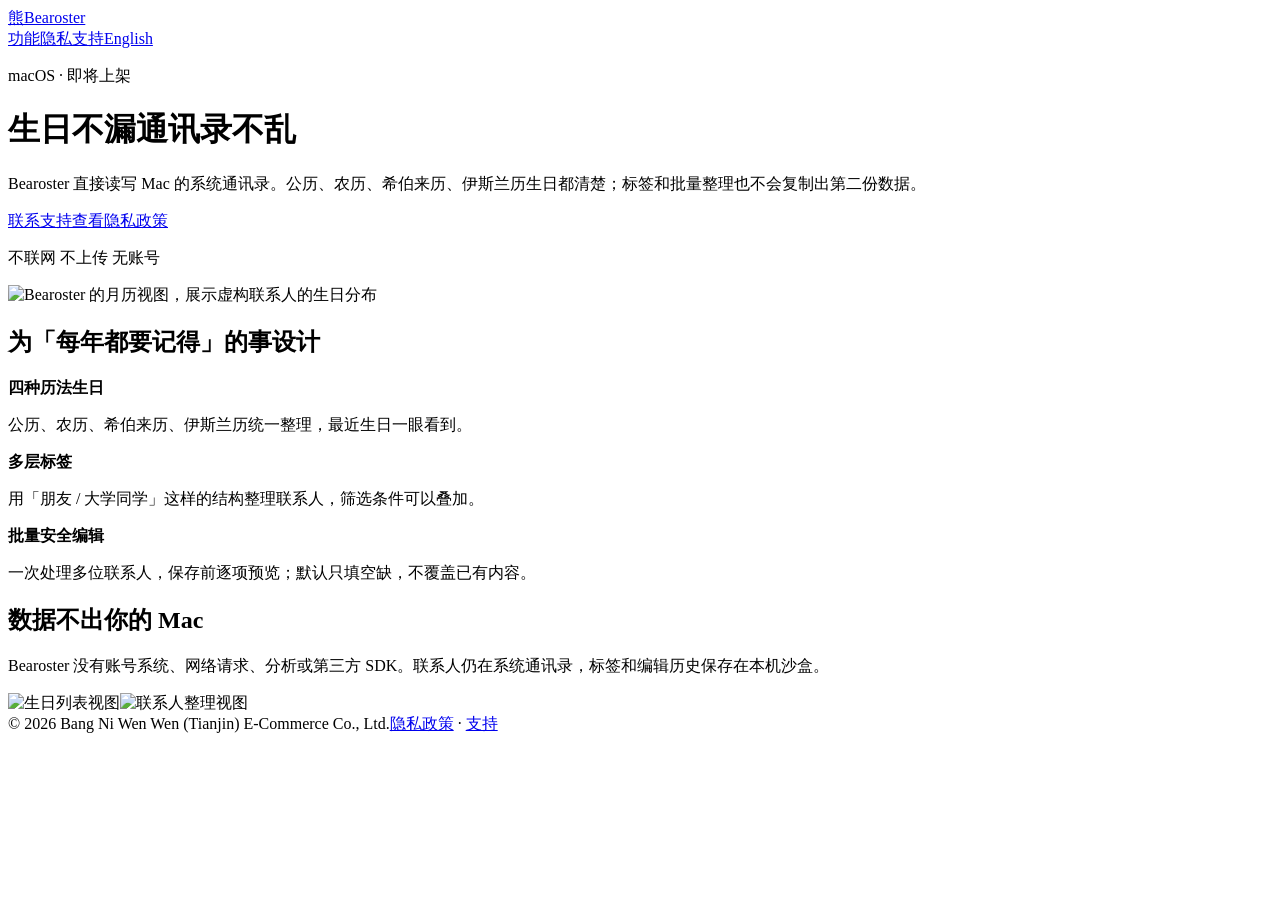
==== website/index.html @ 48f1a83e "Make the public site satisfy App Store legal URLs The live bearoster.com paths currently return the " ====
<!doctype html><html lang="zh-Hans"><head><meta charset="utf-8"><meta name="viewport" content="width=device-width,initial-scale=1"><title>Bearoster · 蓝熊名册｜生日不漏，通讯录不乱</title><meta name="description" content="Bearoster 是完全在本机运行的 macOS 通讯录工具：整理生日、多层标签和批量联系人，不联网、不上传、不收集数据。"><link rel="canonical" href="https://bearoster.com/"><link rel="stylesheet" href="/styles.css"></head><body>
<header class="site"><div class="page bar"><a class="brand" href="/"><span class="mark" aria-hidden="true">熊</span>Bearoster</a><nav aria-label="主要导航"><a href="#features">功能</a><a href="/privacy">隐私</a><a href="/support">支持</a><a class="lang" href="/en/" hreflang="en" lang="en">English</a></nav></div></header>
<main><div class="page hero"><div><p class="eyebrow">macOS · 即将上架</p><h1>生日不漏<span>通讯录不乱</span></h1><p class="lede">Bearoster 直接读写 Mac 的系统通讯录。公历、农历、希伯来历、伊斯兰历生日都清楚；标签和批量整理也不会复制出第二份数据。</p><div class="actions"><a class="button" href="/support">联系支持</a><a class="ghost" href="/privacy">查看隐私政策</a></div><p class="badges"><span class="pill">不联网</span> <span class="pill">不上传</span> <span class="pill">无账号</span></p></div><div class="shot"><img src="/assets/01-calendar.png" width="1280" height="800" alt="Bearoster 的月历视图，展示虚构联系人的生日分布"></div></div>
<section class="page" id="features"><h2 class="section-title">为「每年都要记得」的事设计</h2><div class="grid"><div class="card"><strong>四种历法生日</strong><p>公历、农历、希伯来历、伊斯兰历统一整理，最近生日一眼看到。</p></div><div class="card"><strong>多层标签</strong><p>用「朋友 / 大学同学」这样的结构整理联系人，筛选条件可以叠加。</p></div><div class="card"><strong>批量安全编辑</strong><p>一次处理多位联系人，保存前逐项预览；默认只填空缺，不覆盖已有内容。</p></div></div></section>
<section class="page"><div class="privacy-panel"><div><h2>数据不出你的 Mac</h2><p>Bearoster 没有账号系统、网络请求、分析或第三方 SDK。联系人仍在系统通讯录，标签和编辑历史保存在本机沙盒。</p></div><div class="gallery"><img src="/assets/02-birthdays.png" width="1280" height="800" alt="生日列表视图"><img src="/assets/03-contacts.png" width="1280" height="800" alt="联系人整理视图"></div></div></section></main>
<footer class="site"><div class="page foot"><span>© 2026 Bang Ni Wen Wen (Tianjin) E-Commerce Co., Ltd.</span><span><a href="/privacy">隐私政策</a> · <a href="/support">支持</a></span></div></footer></body></html>
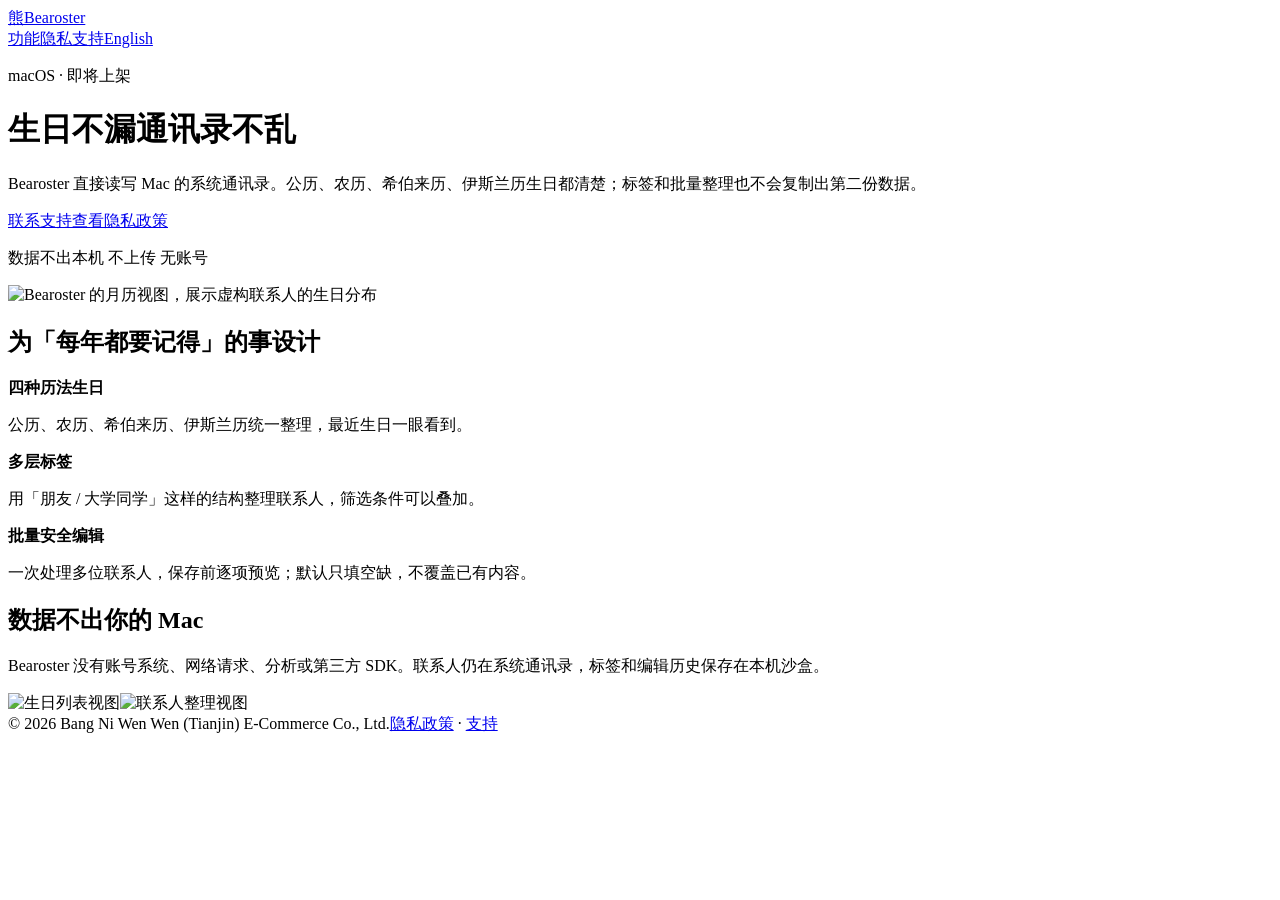
==== commit 746876c0: "Drop the no-network claim now that 1.0 ships a loopback agent listener Store copy, legal pages and t" ====
--- a/website/index.html
+++ b/website/index.html
@@ -1,6 +1,6 @@
-<!doctype html><html lang="zh-Hans"><head><meta charset="utf-8"><meta name="viewport" content="width=device-width,initial-scale=1"><title>Bearoster · 蓝熊名册｜生日不漏，通讯录不乱</title><meta name="description" content="Bearoster 是完全在本机运行的 macOS 通讯录工具：整理生日、多层标签和批量联系人，不联网、不上传、不收集数据。"><link rel="canonical" href="https://bearoster.com/"><link rel="stylesheet" href="/styles.css"></head><body>
+<!doctype html><html lang="zh-Hans"><head><meta charset="utf-8"><meta name="viewport" content="width=device-width,initial-scale=1"><title>Bearoster · 蓝熊名册｜生日不漏，通讯录不乱</title><meta name="description" content="Bearoster 是完全在本机运行的 macOS 通讯录工具：整理生日、多层标签和批量联系人，不上传、不收集数据。"><link rel="canonical" href="https://bearoster.com/"><link rel="stylesheet" href="/styles.css"></head><body>
 <header class="site"><div class="page bar"><a class="brand" href="/"><span class="mark" aria-hidden="true">熊</span>Bearoster</a><nav aria-label="主要导航"><a href="#features">功能</a><a href="/privacy">隐私</a><a href="/support">支持</a><a class="lang" href="/en/" hreflang="en" lang="en">English</a></nav></div></header>
-<main><div class="page hero"><div><p class="eyebrow">macOS · 即将上架</p><h1>生日不漏<span>通讯录不乱</span></h1><p class="lede">Bearoster 直接读写 Mac 的系统通讯录。公历、农历、希伯来历、伊斯兰历生日都清楚；标签和批量整理也不会复制出第二份数据。</p><div class="actions"><a class="button" href="/support">联系支持</a><a class="ghost" href="/privacy">查看隐私政策</a></div><p class="badges"><span class="pill">不联网</span> <span class="pill">不上传</span> <span class="pill">无账号</span></p></div><div class="shot"><img src="/assets/01-calendar.png" width="1280" height="800" alt="Bearoster 的月历视图，展示虚构联系人的生日分布"></div></div>
+<main><div class="page hero"><div><p class="eyebrow">macOS · 即将上架</p><h1>生日不漏<span>通讯录不乱</span></h1><p class="lede">Bearoster 直接读写 Mac 的系统通讯录。公历、农历、希伯来历、伊斯兰历生日都清楚；标签和批量整理也不会复制出第二份数据。</p><div class="actions"><a class="button" href="/support">联系支持</a><a class="ghost" href="/privacy">查看隐私政策</a></div><p class="badges"><span class="pill">数据不出本机</span> <span class="pill">不上传</span> <span class="pill">无账号</span></p></div><div class="shot"><img src="/assets/01-calendar.png" width="1280" height="800" alt="Bearoster 的月历视图，展示虚构联系人的生日分布"></div></div>
 <section class="page" id="features"><h2 class="section-title">为「每年都要记得」的事设计</h2><div class="grid"><div class="card"><strong>四种历法生日</strong><p>公历、农历、希伯来历、伊斯兰历统一整理，最近生日一眼看到。</p></div><div class="card"><strong>多层标签</strong><p>用「朋友 / 大学同学」这样的结构整理联系人，筛选条件可以叠加。</p></div><div class="card"><strong>批量安全编辑</strong><p>一次处理多位联系人，保存前逐项预览；默认只填空缺，不覆盖已有内容。</p></div></div></section>
 <section class="page"><div class="privacy-panel"><div><h2>数据不出你的 Mac</h2><p>Bearoster 没有账号系统、网络请求、分析或第三方 SDK。联系人仍在系统通讯录，标签和编辑历史保存在本机沙盒。</p></div><div class="gallery"><img src="/assets/02-birthdays.png" width="1280" height="800" alt="生日列表视图"><img src="/assets/03-contacts.png" width="1280" height="800" alt="联系人整理视图"></div></div></section></main>
 <footer class="site"><div class="page foot"><span>© 2026 Bang Ni Wen Wen (Tianjin) E-Commerce Co., Ltd.</span><span><a href="/privacy">隐私政策</a> · <a href="/support">支持</a></span></div></footer></body></html>
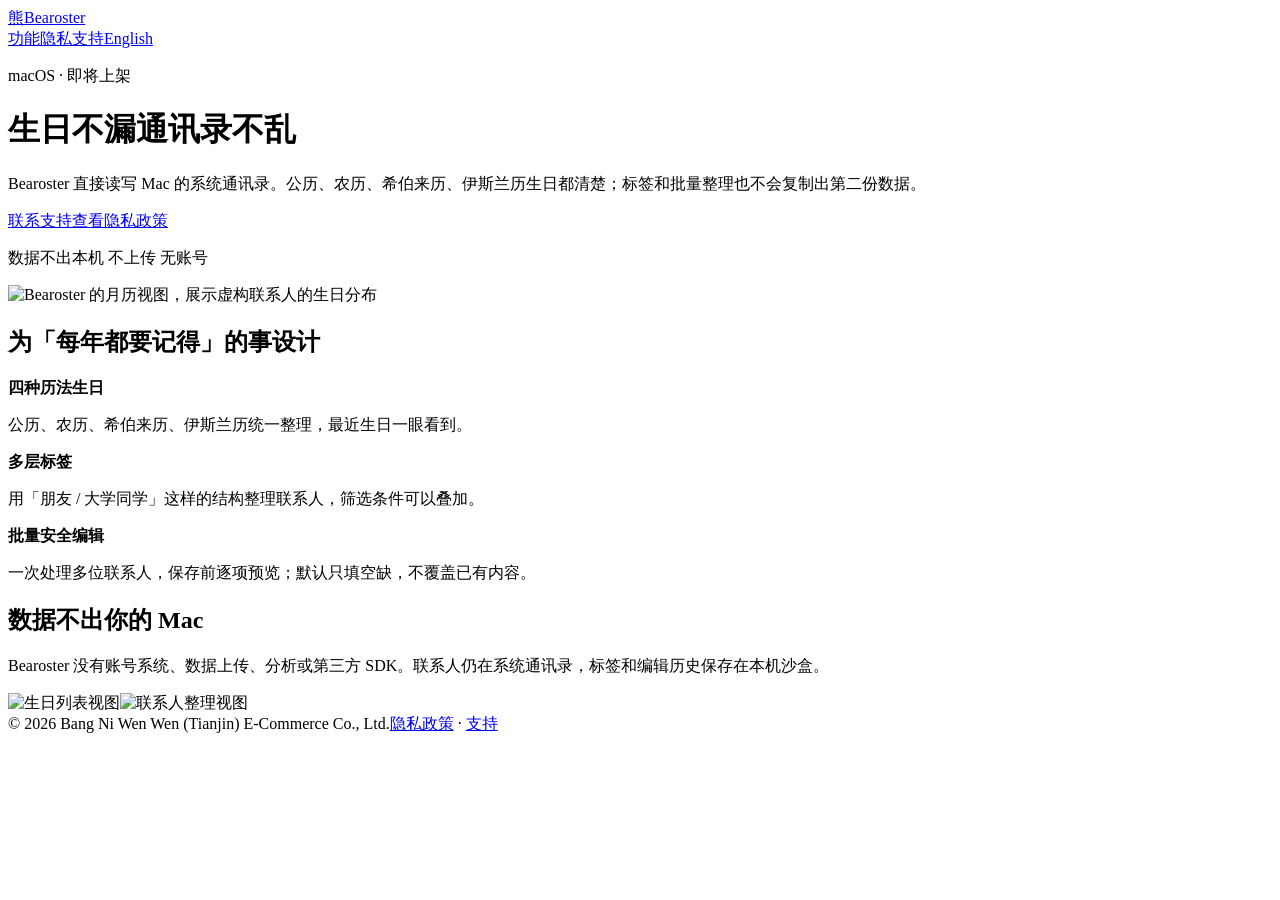
==== commit f0f9392d: "Fix the homepage data-boundary wording and absolute legal links The privacy panel listed network req" ====
--- a/website/index.html
+++ b/website/index.html
@@ -2,5 +2,5 @@
 <header class="site"><div class="page bar"><a class="brand" href="/"><span class="mark" aria-hidden="true">熊</span>Bearoster</a><nav aria-label="主要导航"><a href="#features">功能</a><a href="/privacy">隐私</a><a href="/support">支持</a><a class="lang" href="/en/" hreflang="en" lang="en">English</a></nav></div></header>
 <main><div class="page hero"><div><p class="eyebrow">macOS · 即将上架</p><h1>生日不漏<span>通讯录不乱</span></h1><p class="lede">Bearoster 直接读写 Mac 的系统通讯录。公历、农历、希伯来历、伊斯兰历生日都清楚；标签和批量整理也不会复制出第二份数据。</p><div class="actions"><a class="button" href="/support">联系支持</a><a class="ghost" href="/privacy">查看隐私政策</a></div><p class="badges"><span class="pill">数据不出本机</span> <span class="pill">不上传</span> <span class="pill">无账号</span></p></div><div class="shot"><img src="/assets/01-calendar.png" width="1280" height="800" alt="Bearoster 的月历视图，展示虚构联系人的生日分布"></div></div>
 <section class="page" id="features"><h2 class="section-title">为「每年都要记得」的事设计</h2><div class="grid"><div class="card"><strong>四种历法生日</strong><p>公历、农历、希伯来历、伊斯兰历统一整理，最近生日一眼看到。</p></div><div class="card"><strong>多层标签</strong><p>用「朋友 / 大学同学」这样的结构整理联系人，筛选条件可以叠加。</p></div><div class="card"><strong>批量安全编辑</strong><p>一次处理多位联系人，保存前逐项预览；默认只填空缺，不覆盖已有内容。</p></div></div></section>
-<section class="page"><div class="privacy-panel"><div><h2>数据不出你的 Mac</h2><p>Bearoster 没有账号系统、网络请求、分析或第三方 SDK。联系人仍在系统通讯录，标签和编辑历史保存在本机沙盒。</p></div><div class="gallery"><img src="/assets/02-birthdays.png" width="1280" height="800" alt="生日列表视图"><img src="/assets/03-contacts.png" width="1280" height="800" alt="联系人整理视图"></div></div></section></main>
-<footer class="site"><div class="page foot"><span>© 2026 Bang Ni Wen Wen (Tianjin) E-Commerce Co., Ltd.</span><span><a href="/privacy">隐私政策</a> · <a href="/support">支持</a></span></div></footer></body></html>
+<section class="page"><div class="privacy-panel"><div><h2>数据不出你的 Mac</h2><p>Bearoster 没有账号系统、数据上传、分析或第三方 SDK。联系人仍在系统通讯录，标签和编辑历史保存在本机沙盒。</p></div><div class="gallery"><img src="/assets/02-birthdays.png" width="1280" height="800" alt="生日列表视图"><img src="/assets/03-contacts.png" width="1280" height="800" alt="联系人整理视图"></div></div></section></main>
+<footer class="site"><div class="page foot"><span>© 2026 Bang Ni Wen Wen (Tianjin) E-Commerce Co., Ltd.</span><span><a href="https://bearoster.com/privacy">隐私政策</a> · <a href="https://bearoster.com/support">支持</a></span></div></footer></body></html>
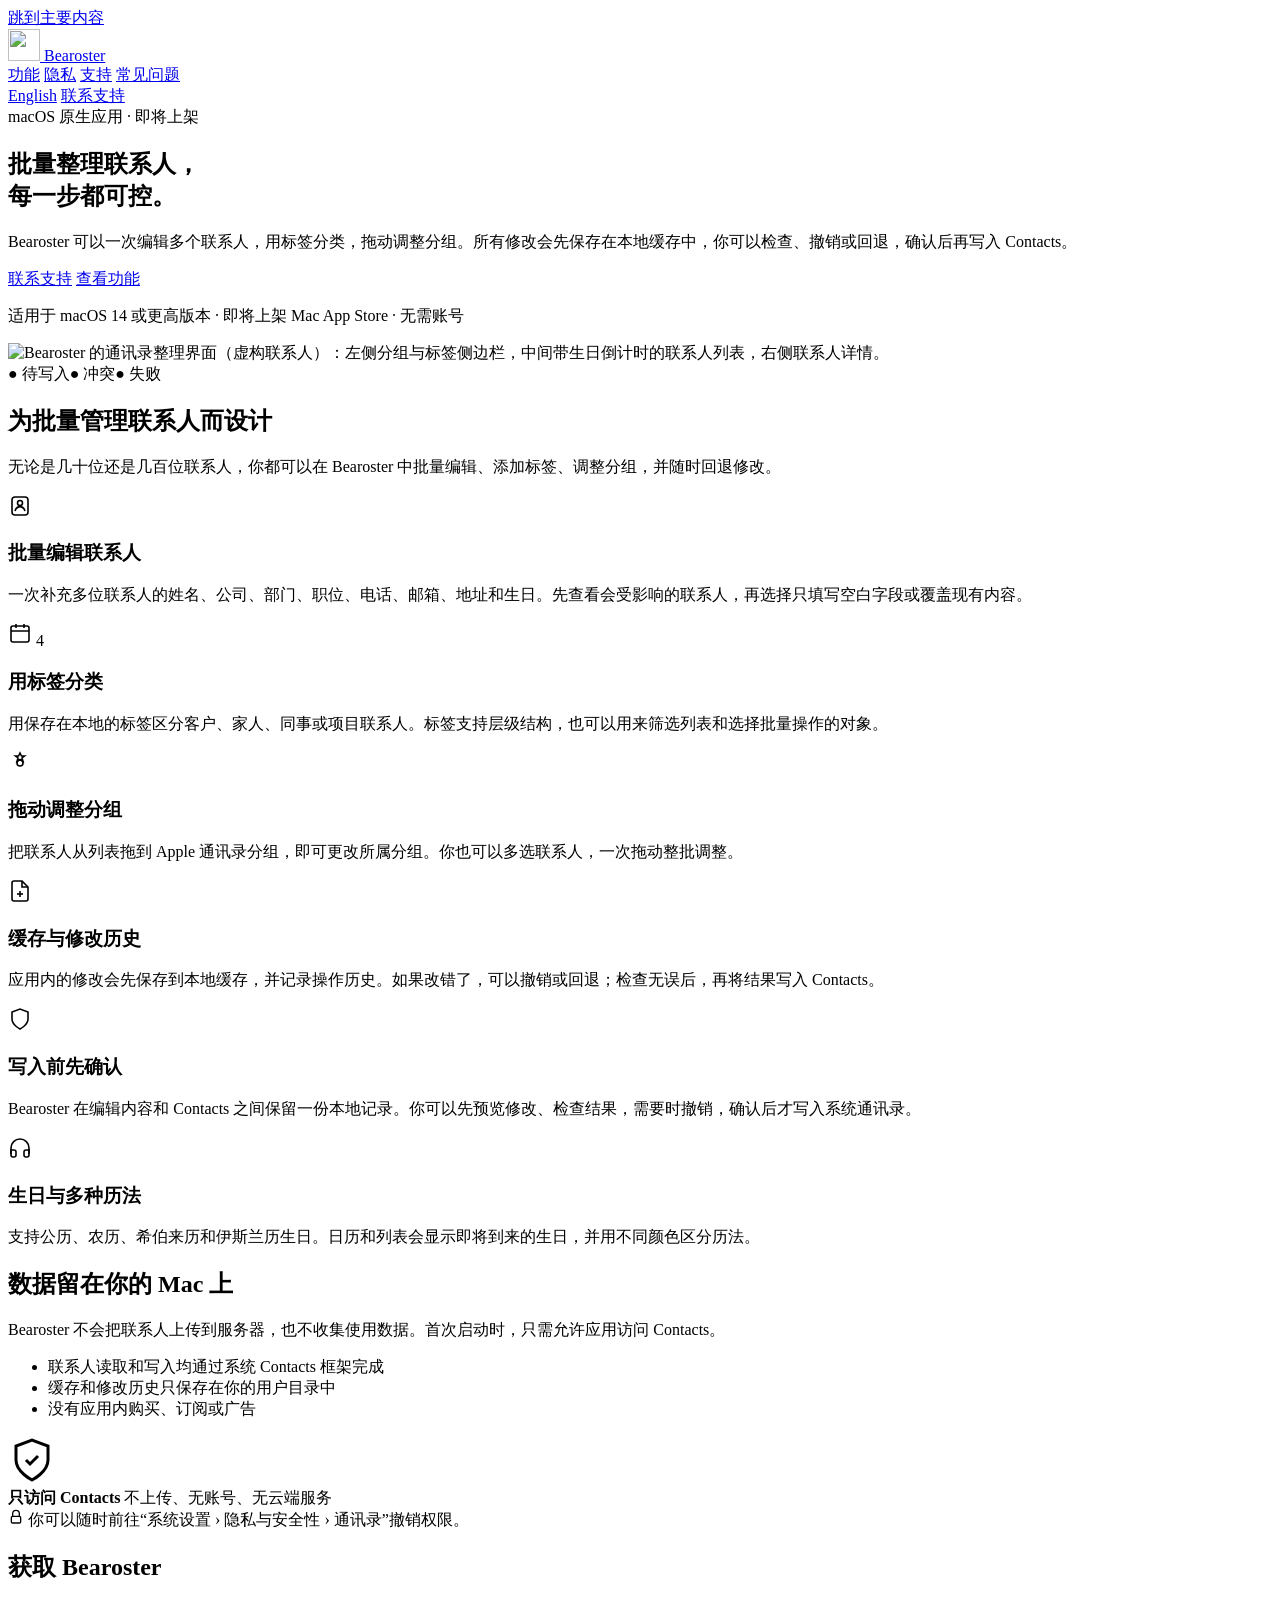
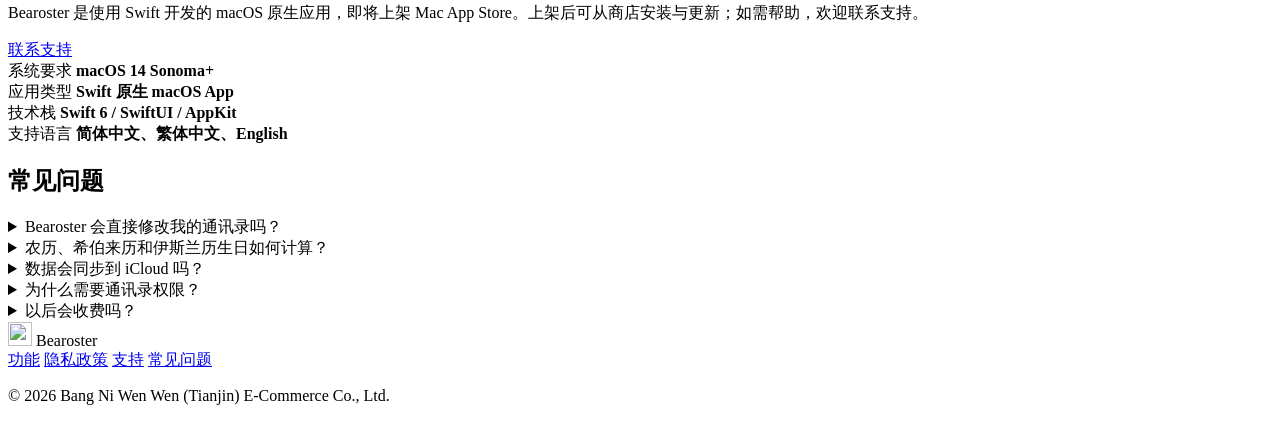
==== commit 373c5a30: "Rebuild the website on the blue Kimi demo theme Swap the warm paper theme for the Apple-style blue d" ====
--- a/website/index.html
+++ b/website/index.html
@@ -1,6 +1,224 @@
-<!doctype html><html lang="zh-Hans"><head><meta charset="utf-8"><meta name="viewport" content="width=device-width,initial-scale=1"><title>Bearoster · 蓝熊名册｜生日不漏，通讯录不乱</title><meta name="description" content="Bearoster 是完全在本机运行的 macOS 通讯录工具：整理生日、多层标签和批量联系人，不上传、不收集数据。"><link rel="canonical" href="https://bearoster.com/"><link rel="stylesheet" href="/styles.css"></head><body>
-<header class="site"><div class="page bar"><a class="brand" href="/"><span class="mark" aria-hidden="true">熊</span>Bearoster</a><nav aria-label="主要导航"><a href="#features">功能</a><a href="/privacy">隐私</a><a href="/support">支持</a><a class="lang" href="/en/" hreflang="en" lang="en">English</a></nav></div></header>
-<main><div class="page hero"><div><p class="eyebrow">macOS · 即将上架</p><h1>生日不漏<span>通讯录不乱</span></h1><p class="lede">Bearoster 直接读写 Mac 的系统通讯录。公历、农历、希伯来历、伊斯兰历生日都清楚；标签和批量整理也不会复制出第二份数据。</p><div class="actions"><a class="button" href="/support">联系支持</a><a class="ghost" href="/privacy">查看隐私政策</a></div><p class="badges"><span class="pill">数据不出本机</span> <span class="pill">不上传</span> <span class="pill">无账号</span></p></div><div class="shot"><img src="/assets/01-calendar.png" width="1280" height="800" alt="Bearoster 的月历视图，展示虚构联系人的生日分布"></div></div>
-<section class="page" id="features"><h2 class="section-title">为「每年都要记得」的事设计</h2><div class="grid"><div class="card"><strong>四种历法生日</strong><p>公历、农历、希伯来历、伊斯兰历统一整理，最近生日一眼看到。</p></div><div class="card"><strong>多层标签</strong><p>用「朋友 / 大学同学」这样的结构整理联系人，筛选条件可以叠加。</p></div><div class="card"><strong>批量安全编辑</strong><p>一次处理多位联系人，保存前逐项预览；默认只填空缺，不覆盖已有内容。</p></div></div></section>
-<section class="page"><div class="privacy-panel"><div><h2>数据不出你的 Mac</h2><p>Bearoster 没有账号系统、数据上传、分析或第三方 SDK。联系人仍在系统通讯录，标签和编辑历史保存在本机沙盒。</p></div><div class="gallery"><img src="/assets/02-birthdays.png" width="1280" height="800" alt="生日列表视图"><img src="/assets/03-contacts.png" width="1280" height="800" alt="联系人整理视图"></div></div></section></main>
-<footer class="site"><div class="page foot"><span>© 2026 Bang Ni Wen Wen (Tianjin) E-Commerce Co., Ltd.</span><span><a href="https://bearoster.com/privacy">隐私政策</a> · <a href="https://bearoster.com/support">支持</a></span></div></footer></body></html>
+<!DOCTYPE html>
+<html lang="zh-Hans">
+<head>
+  <meta charset="UTF-8">
+  <meta name="viewport" content="width=device-width, initial-scale=1.0">
+  <meta name="description" content="Bearoster 是一款 macOS 原生应用，可批量编辑联系人、添加标签、拖动调整分组，并管理多种历法的生日。数据保存在本机，确认后的修改会写回 Contacts。">
+  <title>Bearoster 蓝熊名册 — macOS 通讯录批量管理</title>
+  <link rel="canonical" href="https://bearoster.com/">
+  <link rel="stylesheet" href="/styles.css">
+</head>
+<body>
+  <a href="#main" class="skip-link">跳到主要内容</a>
+
+  <header class="site-header">
+    <div class="container nav-wrap">
+      <a class="brand" href="/" aria-label="Bearoster 首页">
+        <img src="/assets/logo.png" alt="" class="brand-logo" width="32" height="32">
+        <span class="brand-name">Bearoster</span>
+      </a>
+      <nav class="nav" aria-label="主导航">
+        <a href="/#features">功能</a>
+        <a href="/privacy">隐私</a>
+        <a href="/support">支持</a>
+        <a href="/#faq">常见问题</a>
+      </nav>
+      <div class="nav-actions">
+        <a class="lang-toggle" href="/en/" hreflang="en" lang="en">English</a>
+        <a class="btn btn-primary nav-cta" href="/support">联系支持</a>
+      </div>
+    </div>
+  </header>
+
+  <main id="main">
+    <section class="hero">
+      <div class="container hero-grid">
+        <div class="hero-copy">
+          <div class="hero-badge">
+            <span class="badge-dot"></span>
+            <span>macOS 原生应用 · 即将上架</span>
+          </div>
+          <h1 class="hero-title">批量整理联系人，<br>每一步都可控。</h1>
+          <p class="hero-lead">Bearoster 可以一次编辑多个联系人，用标签分类，拖动调整分组。所有修改会先保存在本地缓存中，你可以检查、撤销或回退，确认后再写入 Contacts。</p>
+          <div class="hero-actions">
+            <a class="btn btn-primary btn-large" href="/support">联系支持</a>
+            <a class="btn btn-secondary btn-large" href="#features">查看功能</a>
+          </div>
+          <p class="hero-meta">适用于 macOS 14 或更高版本 · 即将上架 Mac App Store · 无需账号</p>
+        </div>
+
+        <div class="hero-visual" aria-label="Bearoster 应用界面截图">
+          <div class="mac-window hero-shot-window">
+            <img class="app-shot" src="/assets/app-contacts.png" width="1280" height="800" alt="Bearoster 的通讯录整理界面（虚构联系人）：左侧分组与标签侧边栏，中间带生日倒计时的联系人列表，右侧联系人详情。">
+          </div>
+          <div class="drag-timeline" aria-hidden="true"><span class="timeline-pending">● 待写入</span><i></i><span class="timeline-conflict">● 冲突</span><i></i><span class="timeline-failed">● 失败</span></div>
+        </div>
+      </div>
+    </section>
+
+    <section class="features" id="features">
+      <div class="container">
+        <div class="section-head">
+          <h2 class="section-title">为批量管理联系人而设计</h2>
+          <p class="section-lead">无论是几十位还是几百位联系人，你都可以在 Bearoster 中批量编辑、添加标签、调整分组，并随时回退修改。</p>
+        </div>
+        <div class="feature-grid">
+          <article class="feature-card">
+            <div class="feature-icon" aria-hidden="true">
+              <svg width="24" height="24" viewBox="0 0 24 24" fill="none" stroke="currentColor" stroke-width="1.6"><rect x="4" y="3" width="16" height="18" rx="3"/><circle cx="12" cy="9" r="2.5"/><path d="M7 17c1-3 2.8-4.4 5-4.4s4 1.4 5 4.4"/></svg>
+            </div>
+            <h3>批量编辑联系人</h3>
+            <p>一次补充多位联系人的姓名、公司、部门、职位、电话、邮箱、地址和生日。先查看会受影响的联系人，再选择只填写空白字段或覆盖现有内容。</p>
+          </article>
+
+          <article class="feature-card">
+            <div class="feature-icon feature-calendar" aria-hidden="true">
+              <svg width="24" height="24" viewBox="0 0 24 24" fill="none" stroke="currentColor" stroke-width="1.6"><rect x="3" y="4" width="18" height="16" rx="2"/><path d="M3 9h18M8 2v4M16 2v4"/></svg>
+              <span class="calendar-badge">4</span>
+            </div>
+            <h3>用标签分类</h3>
+            <p>用保存在本地的标签区分客户、家人、同事或项目联系人。标签支持层级结构，也可以用来筛选列表和选择批量操作的对象。</p>
+          </article>
+
+          <article class="feature-card">
+            <div class="feature-icon" aria-hidden="true">
+              <svg width="24" height="24" viewBox="0 0 24 24" fill="none" stroke="currentColor" stroke-width="1.6"><circle cx="12" cy="12" r="3"/><path d="M12 2l1.5 3h3l-2.5 2 1 3.5-3-2-3 2 1-3.5L7.5 5h3z"/></svg>
+            </div>
+            <h3>拖动调整分组</h3>
+            <p>把联系人从列表拖到 Apple 通讯录分组，即可更改所属分组。你也可以多选联系人，一次拖动整批调整。</p>
+          </article>
+
+          <article class="feature-card">
+            <div class="feature-icon" aria-hidden="true">
+              <svg width="24" height="24" viewBox="0 0 24 24" fill="none" stroke="currentColor" stroke-width="1.6"><path d="M14 2H6a2 2 0 0 0-2 2v16a2 2 0 0 0 2 2h12a2 2 0 0 0 2-2V8z"/><polyline points="14 2 14 8 20 8"/><line x1="12" y1="18" x2="12" y2="12"/><line x1="9" y1="15" x2="15" y2="15"/></svg>
+            </div>
+            <h3>缓存与修改历史</h3>
+            <p>应用内的修改会先保存到本地缓存，并记录操作历史。如果改错了，可以撤销或回退；检查无误后，再将结果写入 Contacts。</p>
+          </article>
+
+          <article class="feature-card">
+            <div class="feature-icon" aria-hidden="true">
+              <svg width="24" height="24" viewBox="0 0 24 24" fill="none" stroke="currentColor" stroke-width="1.6"><path d="M12 22s8-4 8-10V5l-8-3-8 3v7c0 6 8 10 8 10z"/></svg>
+            </div>
+            <h3>写入前先确认</h3>
+            <p>Bearoster 在编辑内容和 Contacts 之间保留一份本地记录。你可以先预览修改、检查结果，需要时撤销，确认后才写入系统通讯录。</p>
+          </article>
+
+          <article class="feature-card">
+            <div class="feature-icon" aria-hidden="true">
+              <svg width="24" height="24" viewBox="0 0 24 24" fill="none" stroke="currentColor" stroke-width="1.6"><path d="M3 18v-6a9 9 0 0 1 18 0v6"/><path d="M21 19a2 2 0 0 1-2 2h-1a2 2 0 0 1-2-2v-3a2 2 0 0 1 2-2h3zM3 19a2 2 0 0 0 2 2h1a2 2 0 0 0 2-2v-3a2 2 0 0 0-2-2H3z"/></svg>
+            </div>
+            <h3>生日与多种历法</h3>
+            <p>支持公历、农历、希伯来历和伊斯兰历生日。日历和列表会显示即将到来的生日，并用不同颜色区分历法。</p>
+          </article>
+        </div>
+      </div>
+    </section>
+
+    <section class="privacy" id="privacy">
+      <div class="container privacy-grid">
+        <div class="privacy-copy">
+          <h2 class="section-title">数据留在你的 Mac 上</h2>
+          <p class="section-lead">Bearoster 不会把联系人上传到服务器，也不收集使用数据。首次启动时，只需允许应用访问 Contacts。</p>
+          <ul class="privacy-list">
+            <li>联系人读取和写入均通过系统 Contacts 框架完成</li>
+            <li>缓存和修改历史只保存在你的用户目录中</li>
+            <li>没有应用内购买、订阅或广告</li>
+          </ul>
+        </div>
+        <div class="privacy-visual">
+          <div class="shield-card">
+            <svg width="48" height="48" viewBox="0 0 24 24" fill="none" stroke="currentColor" stroke-width="1.5" aria-hidden="true"><path d="M12 22s8-4 8-10V5l-8-3-8 3v7c0 6 8 10 8 10z"/><path d="M9 12l2 2 4-4"/></svg>
+            <div>
+              <strong>只访问 Contacts</strong>
+              <span>不上传、无账号、无云端服务</span>
+            </div>
+          </div>
+          <div class="privacy-note">
+            <span class="lock-icon" aria-hidden="true">
+              <svg width="16" height="16" viewBox="0 0 24 24" fill="none" stroke="currentColor" stroke-width="2"><rect x="5" y="11" width="14" height="10" rx="2"/><path d="M7 11V7a5 5 0 0 1 10 0v4"/></svg>
+            </span>
+            <span>你可以随时前往“系统设置 › 隐私与安全性 › 通讯录”撤销权限。</span>
+          </div>
+        </div>
+      </div>
+    </section>
+
+    <section class="download" id="download">
+      <div class="container download-card">
+        <div class="download-copy">
+          <h2 class="section-title">获取 Bearoster</h2>
+          <p class="section-lead">Bearoster 是使用 Swift 开发的 macOS 原生应用，即将上架 Mac App Store。上架后可从商店安装与更新；如需帮助，欢迎联系支持。</p>
+          <div class="download-actions">
+            <a class="btn btn-primary btn-large" href="/support">联系支持</a>
+          </div>
+        </div>
+        <div class="download-meta">
+          <div class="meta-row">
+            <span>系统要求</span>
+            <strong>macOS 14 Sonoma+</strong>
+          </div>
+          <div class="meta-row">
+            <span>应用类型</span>
+            <strong>Swift 原生 macOS App</strong>
+          </div>
+          <div class="meta-row">
+            <span>技术栈</span>
+            <strong>Swift 6 / SwiftUI / AppKit</strong>
+          </div>
+          <div class="meta-row">
+            <span>支持语言</span>
+            <strong>简体中文、繁体中文、English</strong>
+          </div>
+        </div>
+      </div>
+    </section>
+
+    <section class="faq" id="faq">
+      <div class="container faq-wrap">
+        <div class="section-head">
+          <h2 class="section-title">常见问题</h2>
+        </div>
+        <div class="faq-list">
+          <details class="faq-item">
+            <summary><span>Bearoster 会直接修改我的通讯录吗？</span><span class="faq-chevron" aria-hidden="true"></span></summary>
+            <p>不会。编辑内容会先保存到本地缓存和修改历史中，只有在你确认保存后才会写入 Contacts。在写入前，你可以撤销或回退修改。</p>
+          </details>
+          <details class="faq-item">
+            <summary><span>农历、希伯来历和伊斯兰历生日如何计算？</span><span class="faq-chevron" aria-hidden="true"></span></summary>
+            <p>Bearoster 使用 Foundation 的 Calendar API，将非 Gregorian 日期换算为当年对应的公历日期，用于排序、提醒和日历显示。</p>
+          </details>
+          <details class="faq-item">
+            <summary><span>数据会同步到 iCloud 吗？</span><span class="faq-chevron" aria-hidden="true"></span></summary>
+            <p>Bearoster 不负责同步。如果你已为 Contacts 开启 iCloud，同步仍由系统照常处理。Bearoster 只在本机编辑联系人。</p>
+          </details>
+          <details class="faq-item">
+            <summary><span>为什么需要通讯录权限？</span><span class="faq-chevron" aria-hidden="true"></span></summary>
+            <p>批量管理联系人、读取分组和写入编辑结果都需要通讯录权限。如果没有权限，应用只能显示空白状态或本地缓存中的内容。</p>
+          </details>
+          <details class="faq-item">
+            <summary><span>以后会收费吗？</span><span class="faq-chevron" aria-hidden="true"></span></summary>
+            <p>当前版本免费，没有订阅和应用内购买。如果以后推出付费功能，会清楚说明免费与付费功能的区别，现有的本地基础功能不会被锁定。</p>
+          </details>
+        </div>
+      </div>
+    </section>
+  </main>
+
+  <footer class="site-footer">
+    <div class="container footer-grid">
+      <div class="footer-brand">
+        <img src="/assets/logo.png" alt="" width="24" height="24">
+        <span>Bearoster</span>
+      </div>
+      <nav class="footer-links" aria-label="页脚导航">
+        <a href="/#features">功能</a>
+        <a href="https://bearoster.com/privacy">隐私政策</a>
+        <a href="https://bearoster.com/support">支持</a>
+        <a href="/#faq">常见问题</a>
+      </nav>
+      <p class="footer-copy">© 2026 Bang Ni Wen Wen (Tianjin) E-Commerce Co., Ltd.</p>
+    </div>
+  </footer>
+</body>
+</html>
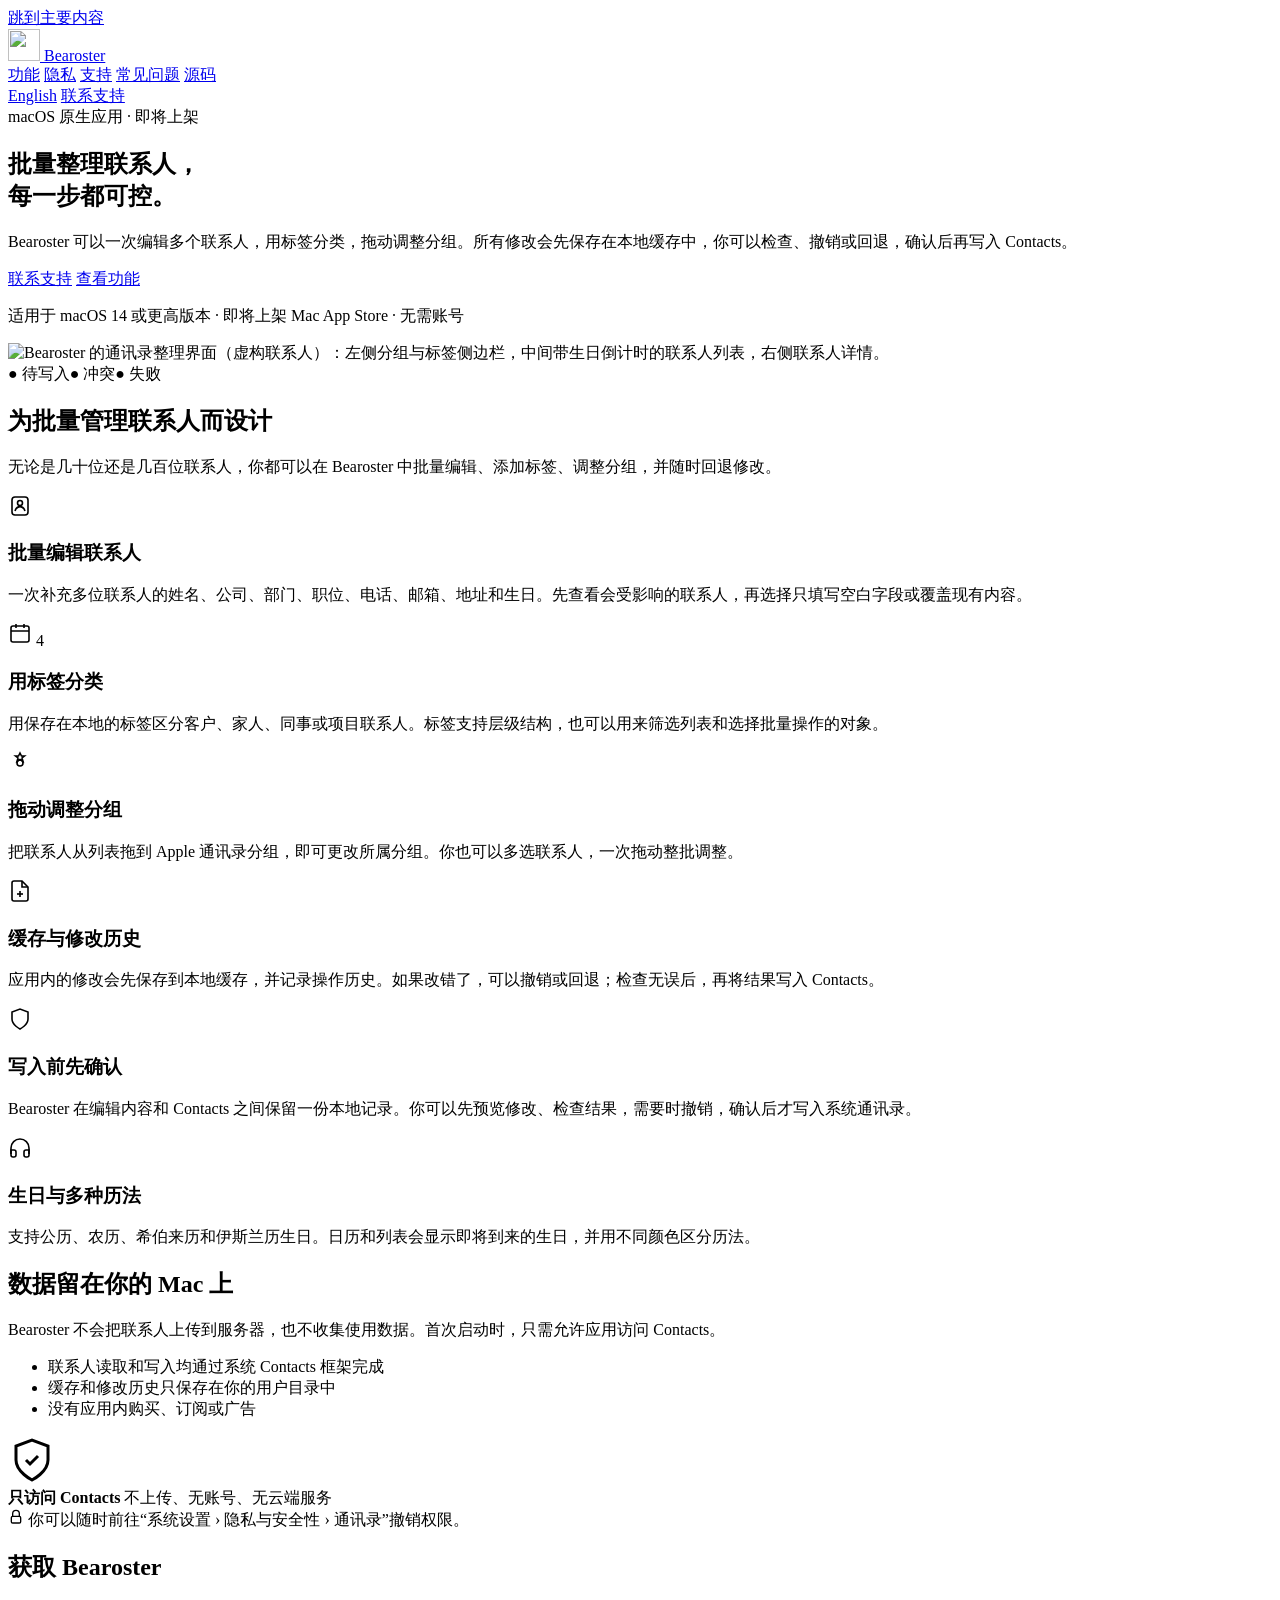
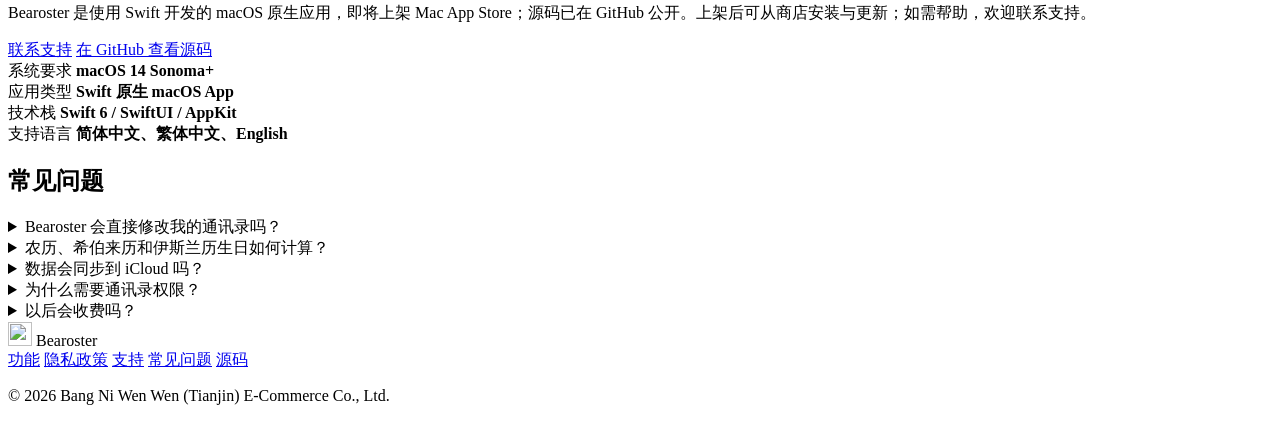
==== commit 8790d0bc: "网站与 README 链到公开仓库 GitHub 仓库已 Public：导航/页脚增加「源码/Source」，获取区增加 GitHub 次要 CTA； README 增加 Source 节；AGENT" ====
--- a/website/index.html
+++ b/website/index.html
@@ -22,6 +22,7 @@
         <a href="/privacy">隐私</a>
         <a href="/support">支持</a>
         <a href="/#faq">常见问题</a>
+        <a href="https://github.com/saralaaga/bearoster" rel="noopener noreferrer">源码</a>
       </nav>
       <div class="nav-actions">
         <a class="lang-toggle" href="/en/" hreflang="en" lang="en">English</a>
@@ -148,9 +149,10 @@
       <div class="container download-card">
         <div class="download-copy">
           <h2 class="section-title">获取 Bearoster</h2>
-          <p class="section-lead">Bearoster 是使用 Swift 开发的 macOS 原生应用，即将上架 Mac App Store。上架后可从商店安装与更新；如需帮助，欢迎联系支持。</p>
+          <p class="section-lead">Bearoster 是使用 Swift 开发的 macOS 原生应用，即将上架 Mac App Store；源码已在 GitHub 公开。上架后可从商店安装与更新；如需帮助，欢迎联系支持。</p>
           <div class="download-actions">
             <a class="btn btn-primary btn-large" href="/support">联系支持</a>
+            <a class="btn btn-secondary btn-large" href="https://github.com/saralaaga/bearoster" rel="noopener noreferrer">在 GitHub 查看源码</a>
           </div>
         </div>
         <div class="download-meta">
@@ -198,7 +200,7 @@
           </details>
           <details class="faq-item">
             <summary><span>以后会收费吗？</span><span class="faq-chevron" aria-hidden="true"></span></summary>
-            <p>当前版本免费，没有订阅和应用内购买。如果以后推出付费功能，会清楚说明免费与付费功能的区别，现有的本地基础功能不会被锁定。</p>
+            <p>当前版本免费，没有订阅和应用内购买，本地功能不会被锁定。</p>
           </details>
         </div>
       </div>
@@ -216,6 +218,7 @@
         <a href="https://bearoster.com/privacy">隐私政策</a>
         <a href="https://bearoster.com/support">支持</a>
         <a href="/#faq">常见问题</a>
+        <a href="https://github.com/saralaaga/bearoster" rel="noopener noreferrer">源码</a>
       </nav>
       <p class="footer-copy">© 2026 Bang Ni Wen Wen (Tianjin) E-Commerce Co., Ltd.</p>
     </div>
